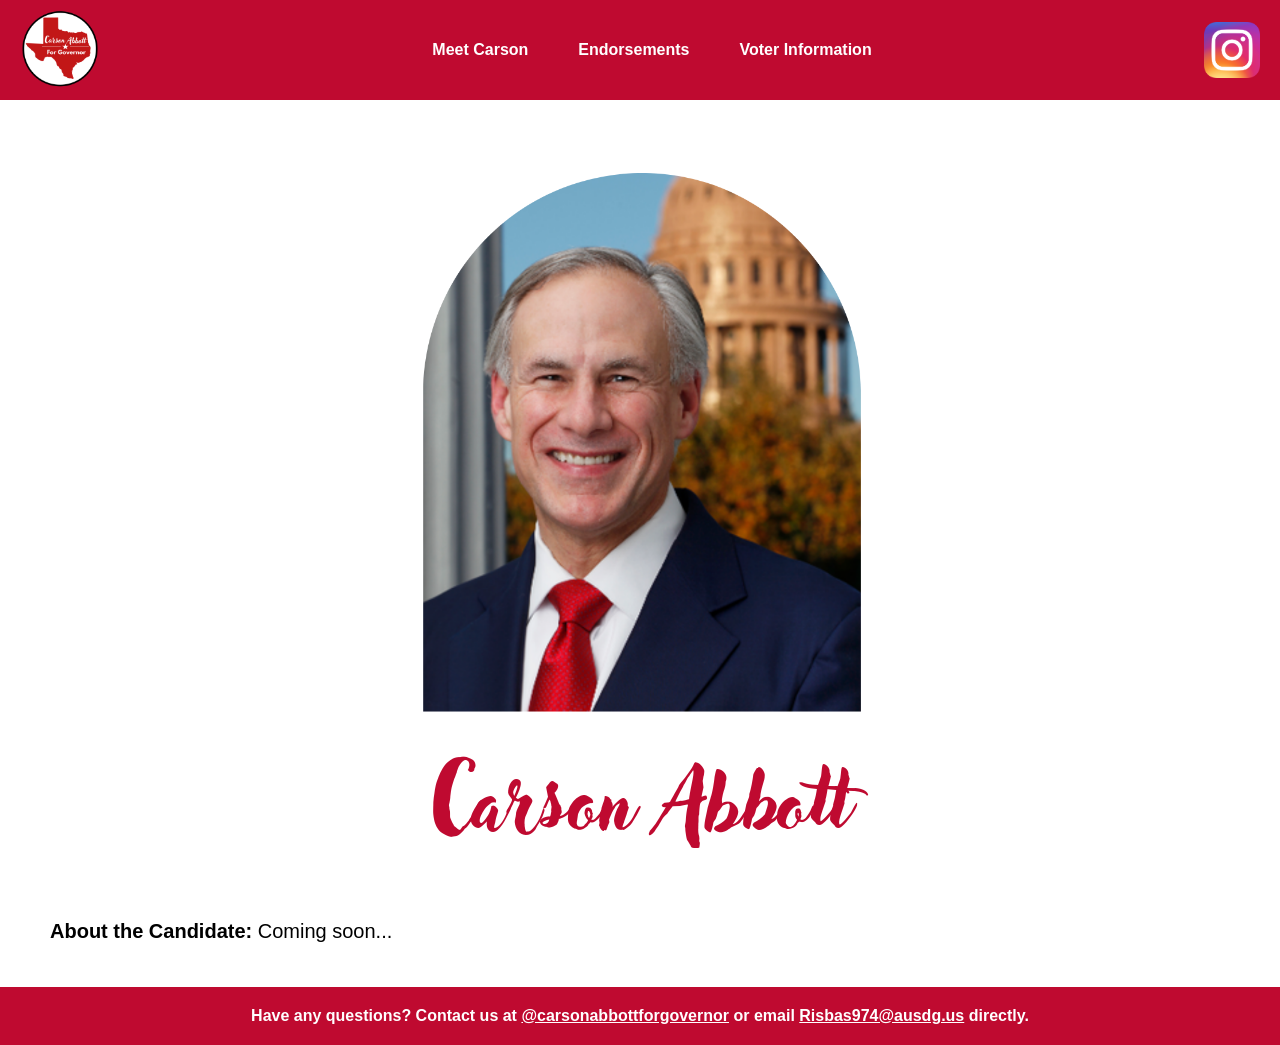
==== index.html @ 43901b60 "Fix link case sensitivity in navigation menu" ====
<!DOCTYPE html>
<html lang="en">
<head>
    <meta charset="UTF-8">
    <meta name="viewport" content="width=device-width, initial-scale=1.0">
    <title>Carson Abbott for Governor</title>
    <link rel="icon" href="favicon.ico">
    <link rel="stylesheet" href="shared.css">
    <script src="nav.js" defer></script>
</head>
<body>
    <!--Nav bar -->
    <nav class="navbar">
        <a href="Index.html" class="nav-logo">
            <img src="favicon.ico" alt="Carson Abbott for Governor logo">
        </a>

        <ul class="nav-links" id="nav-links">
            <li><a href="index.html">Meet Carson</a></li>
            <li><a href="Endorsements.html">Endorsements</a></li>
            <li><a href="VoterInformation.html">Voter Information</a></li>
        </ul>
        <a href="https://www.instagram.com/carsonabbottforgovernor" class="nav-instagram" target="_blank">
            <img src="Instagramicon.png" alt="Instagram">
        </a>
        <button class="hamburger" aria-label="Open menu" aria-expanded="false" aria-controls="nav-links">&#9776;</button>
    </nav>
    <!--nav bar ends here-->
    <main>
        <img class="main-pic" src="Placeholder.png" alt="Image of Carson Abbott">
        <h1 class="name">Carson Abbott</h1>
        <p class="biography"><strong>About the Candidate:</strong> Coming soon...</p>
    </main>

    <!--Footer -->
    <footer class="footer">
        Have any questions? Contact us at <a href="https://www.instagram.com/carsonabbottforgovernor" target="_blank">@carsonabbottforgovernor</a> or email <a href="mailto:risbas974@ausdg.us">Risbas974@ausdg.us</a> directly.
    </footer>
</body>
</html>
---- shared.css ----
@font-face {
    font-family: 'adlery-pro';
    src: url('fonts/adlery-pro.regular.ttf') format('truetype');
    font-weight: normal;
    font-style: normal;
}

/* Universal box-sizing and horizontal overflow guard */
*, *::before, *::after {
    box-sizing: border-box;
}

html, body {
    overflow-x: hidden;
}

body {
    margin: 0;
    font-family: Arial, Helvetica, sans-serif;
    font-weight: bolder;
    min-height: 100vh;
    display: flex;
    flex-direction: column;
}

/* Page content grows to push the footer to the bottom on short pages */
main {
    flex: 1;
}

.navbar {
    display: flex;
    align-items: center;
    justify-content: space-between;
    padding: 10px 20px;
    background-color: #bf0a30;
    color: #ffffff;
    font-size: 16px;
}

.nav-logo img {
    height: 5em;
    width: auto;
    display: block;
}

.nav-instagram img {
    height: 3.5em;
    width: auto;
    display: block;
}

.nav-links {
    display: flex;
    gap: 50px;
    list-style: none;
    margin: 0;
    padding: 0;
}

.nav-links a {
    color: #ffffff;
    text-decoration: none;
}

.nav-links a:hover {
    text-decoration: underline;
}

/* Hamburger button (hidden on desktop) */
.hamburger {
    display: none;
    background: none;
    border: none;
    font-size: 30px;
    color: #ffffff;
    cursor: pointer;
    width: 48px;
    height: 48px;
    padding: 0;
    align-items: center;
    justify-content: center;
}

/* Visible outline for keyboard users */
a:focus-visible,
button:focus-visible {
    outline: 3px solid #ffffff;
    outline-offset: 3px;
}

main a:focus-visible {
    outline-color: #bf0a30;
}

.main-pic {
    display: block;
    width: 100%;
    max-width: 600px;
    height: auto;
    margin: 40px auto 0;
}

.name {
    margin: 15px 0 40px;
    text-align: center;
    color: #bf0a30;
    font-size: 5em;
    font-family: 'adlery-pro', cursive;
    font-weight: normal;
}

.biography {
    margin: 0 0 40px;
    padding: 0 50px;
    text-align: left;
    color: #000000;
    font-family: Arial, Helvetica, sans-serif;
    font-size: 1.25em;
    font-weight: normal;
    line-height: 1.6;
}

.footer {
    padding: 20px;
    background-color: #bf0a30;
    color: #ffffff;
    font-size: 16px;
    text-align: center;
}

.footer a {
    color: #ffffff;
}

footer {
    text-align:center;
    padding:10px;
    font-size:350;
    font-family:Arial, Helvetica, sans-serif;
 }

/* ── Mobile layout ──
   Every page needs, for this to work:
   - <meta name="viewport" content="width=device-width, initial-scale=1.0"> in <head>
   - <script src="nav.js" defer></script> in <head>
   - the same <nav> markup as Index.html, including the .hamburger button
   Add mobile overrides for any new classes inside this block. */
@media (max-width: 768px) {
    .navbar {
        flex-wrap: wrap;
        min-height: 56px;
    }

    .nav-logo img {
        height: 3.5em;
    }

    /* Instagram icon and hamburger sit together on the right */
    .nav-instagram {
        margin-left: auto;
        margin-right: 8px;
    }

    .nav-instagram img {
        height: 2.5em;
    }

    .hamburger {
        display: flex;
    }

    /* Collapsible link list drops below the bar and expands the navbar */
    .nav-links {
        order: 10;
        width: 100%;
        flex-direction: column;
        gap: 0;
        max-height: 0;
        overflow: hidden;
        transition: max-height 0.35s ease;
    }

    .nav-links.open {
        max-height: 500px;
    }

    .nav-links a {
        display: block;
        padding: 12px 20px;
        border-top: 1px solid rgba(255, 255, 255, 0.3);
        text-align: center;
        font-size: 1rem;
    }

    /* Responsive type scale */
    .name {
        font-size: clamp(40px, 14vw, 80px);
    }

    .biography {
        padding: 0 20px;
        font-size: clamp(16px, 4vw, 20px);
    }

    .main-pic {
        margin-top: 24px;
        padding: 0 16px;
    }

    .footer {
        font-size: 14px;
        overflow-wrap: anywhere;
    }
}

/* Skip the menu animation for users who prefer reduced motion */
@media (prefers-reduced-motion: reduce) {
    .nav-links {
        transition: none;
    }
}
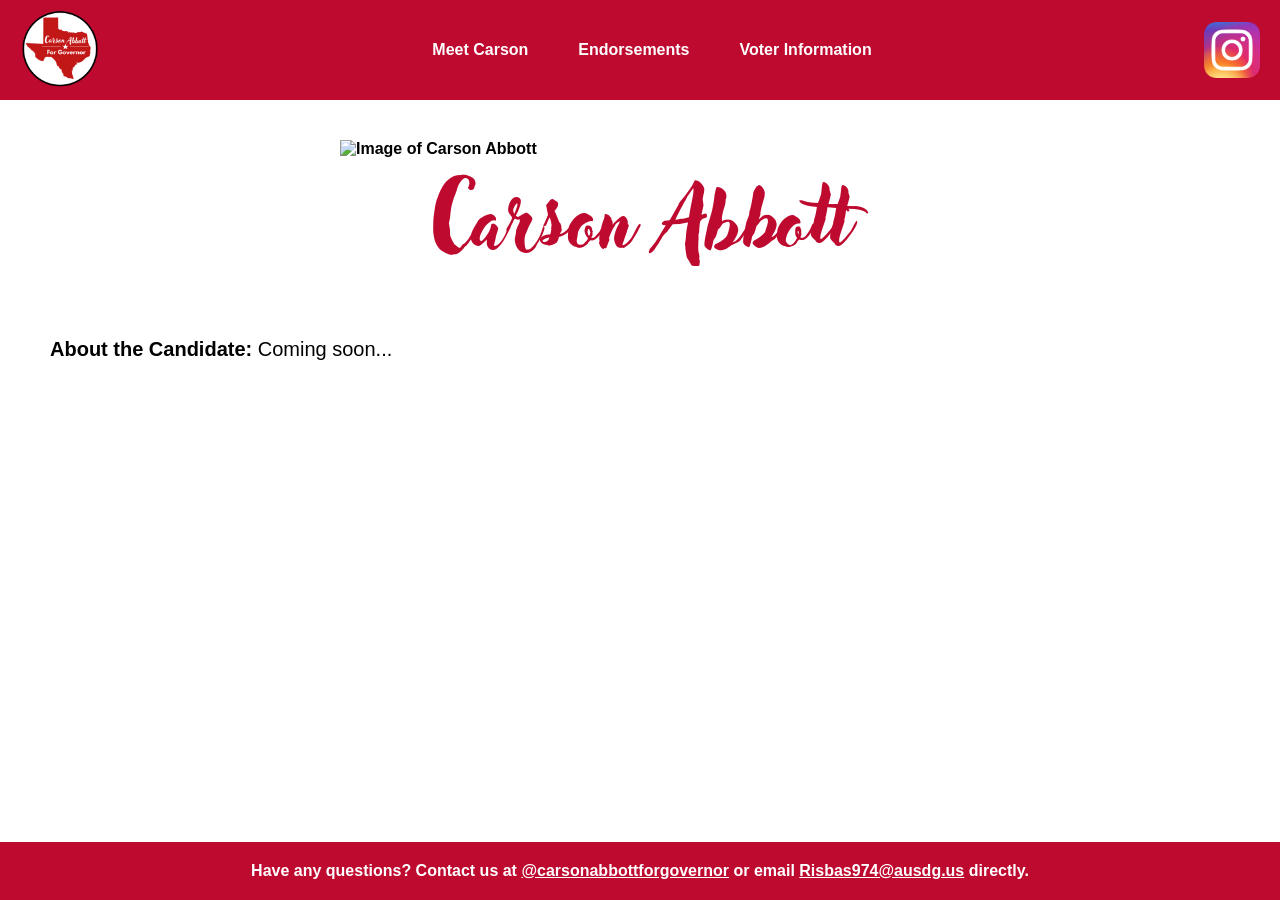
==== commit d02768c0: "Fix image source and update nav link case Updated image source and link reference in the navigation." ====
--- a/index.html
+++ b/index.html
@@ -8,10 +8,19 @@
     <link rel="stylesheet" href="shared.css">
     <script src="nav.js" defer></script>
 </head>
+<!-- Google tag (gtag.js) -->
+<script async src="https://www.googletagmanager.com/gtag/js?id=G-7JBS8N11RR"></script>
+<script>
+  window.dataLayer = window.dataLayer || [];
+  function gtag(){dataLayer.push(arguments);}
+  gtag('js', new Date());
+
+  gtag('config', 'G-7JBS8N11RR');
+</script>
 <body>
     <!--Nav bar -->
     <nav class="navbar">
-        <a href="Index.html" class="nav-logo">
+        <a href="index.html" class="nav-logo">
             <img src="favicon.ico" alt="Carson Abbott for Governor logo">
         </a>
 
@@ -27,7 +36,7 @@
     </nav>
     <!--nav bar ends here-->
     <main>
-        <img class="main-pic" src="Placeholder.png" alt="Image of Carson Abbott">
+        <img class="main-pic" src="BiographyPicture.png" alt="Image of Carson Abbott">
         <h1 class="name">Carson Abbott</h1>
         <p class="biography"><strong>About the Candidate:</strong> Coming soon...</p>
     </main>
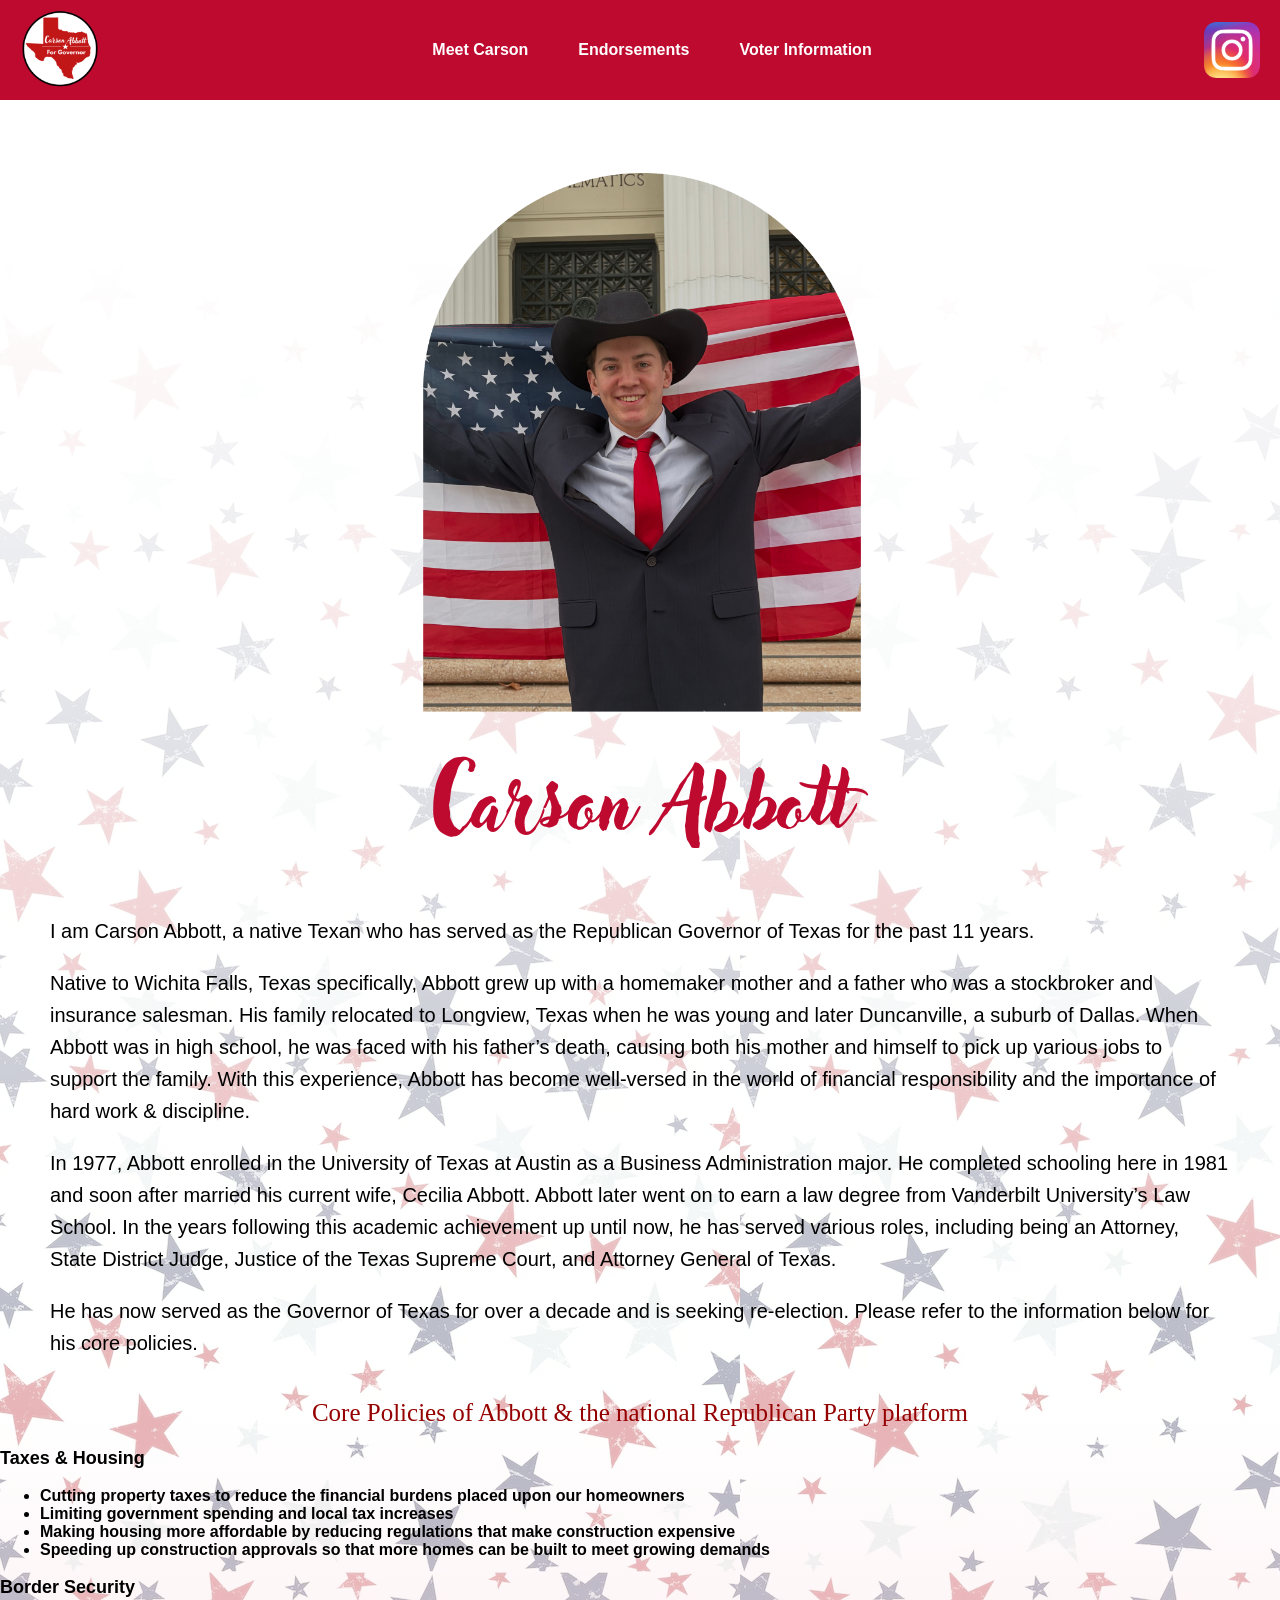
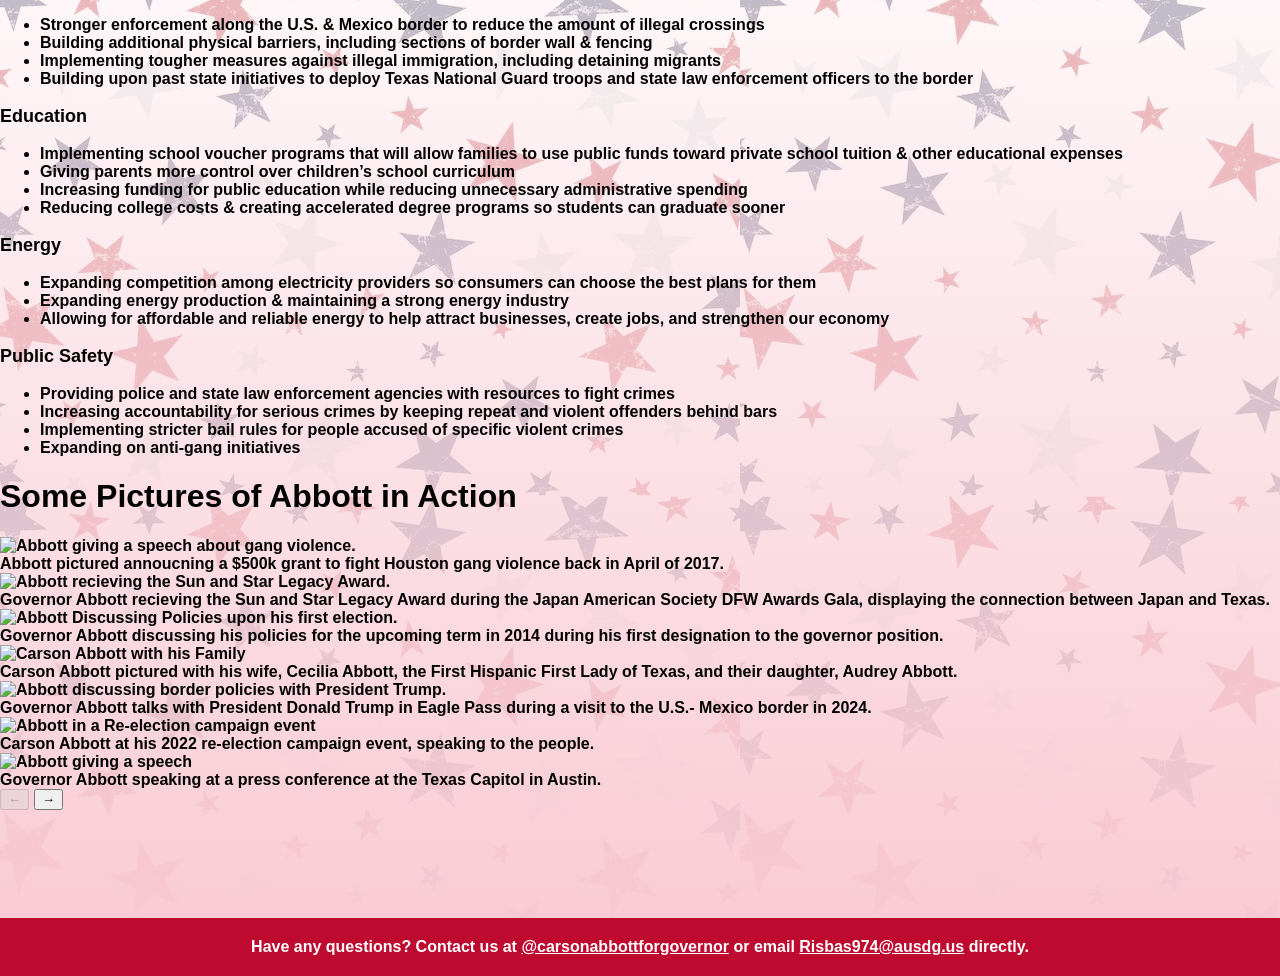
==== commit b7a5f13e: "Enhance index.html with biography and policies Added biography and core policies sections for Carson" ====
--- a/index.html
+++ b/index.html
@@ -38,8 +38,142 @@
     <main>
         <img class="main-pic" src="BiographyPicture.png" alt="Image of Carson Abbott">
         <h1 class="name">Carson Abbott</h1>
-        <p class="biography"><strong>About the Candidate:</strong> Coming soon...</p>
-    </main>
+        <!--Biography-->
+        <div class="biography">
+            <p class="bio-intro">I am Carson Abbott, a native Texan who has served as the Republican Governor of Texas for the past 11 years.</p>
+            <p>Native to Wichita Falls, Texas specifically, Abbott grew up with a homemaker mother and a father who was a stockbroker and insurance salesman. His family relocated to Longview, Texas when he was young and later Duncanville, a suburb of Dallas. When Abbott was in high school, he was faced with his father’s death, causing both his mother and himself to pick up various jobs to support the family. With this experience, Abbott has become well-versed in the world of financial responsibility and the importance of hard work &amp; discipline.</p>
+            <p>In 1977, Abbott enrolled in the University of Texas at Austin as a Business Administration major. He completed schooling here in 1981 and soon after married his current wife, Cecilia Abbott. Abbott later went on to earn a law degree from Vanderbilt University’s Law School. In the years following this academic achievement up until now, he has served various roles, including being an Attorney, State District Judge, Justice of the Texas Supreme Court, and Attorney General of Texas.</p>
+            <p>He has now served as the Governor of Texas for over a decade and is seeking re-election. Please refer to the information below for his core policies.</p>
+        </div>
+
+        <!--Core policies-->
+        <section class="policies-section">
+            <h2 class="policies-title">Core Policies of Abbott & the national Republican Party platform</h2>
+            <div class="policy-grid">
+                <div class="policy-card">
+                    <h3>Taxes &amp; Housing</h3>
+                    <ul>
+                        <li>Cutting property taxes to reduce the financial burdens placed upon our homeowners</li>
+                        <li>Limiting government spending and local tax increases</li>
+                        <li>Making housing more affordable by reducing regulations that make construction expensive</li>
+                        <li>Speeding up construction approvals so that more homes can be built to meet growing demands</li>
+                    </ul>
+                </div>
+                <div class="policy-card">
+                    <h3>Border Security</h3>
+                    <ul>
+                        <li>Stronger enforcement along the U.S. &amp; Mexico border to reduce the amount of illegal crossings</li>
+                        <li>Building additional physical barriers, including sections of border wall &amp; fencing</li>
+                        <li>Implementing tougher measures against illegal immigration, including detaining migrants</li>
+                        <li>Building upon past state initiatives to deploy Texas National Guard troops and state law enforcement officers to the border</li>
+                    </ul>
+                </div>
+                <div class="policy-card">
+                    <h3>Education</h3>
+                    <ul>
+                        <li>Implementing school voucher programs that will allow families to use public funds toward private school tuition &amp; other educational expenses</li>
+                        <li>Giving parents more control over children’s school curriculum</li>
+                        <li>Increasing funding for public education while reducing unnecessary administrative spending</li>
+                        <li>Reducing college costs &amp; creating accelerated degree programs so students can graduate sooner</li>
+                    </ul>
+                </div>
+                <div class="policy-card">
+                    <h3>Energy</h3>
+                    <ul>
+                        <li>Expanding competition among electricity providers so consumers can choose the best plans for them</li>
+                        <li>Expanding energy production &amp; maintaining a strong energy industry</li>
+                        <li>Allowing for affordable and reliable energy to help attract businesses, create jobs, and strengthen our economy</li>
+                    </ul>
+                </div>
+                <div class="policy-card">
+                    <h3>Public Safety</h3>
+                    <ul>
+                        <li>Providing police and state law enforcement agencies with resources to fight crimes</li>
+                        <li>Increasing accountability for serious crimes by keeping repeat and violent offenders behind bars</li>
+                        <li>Implementing stricter bail rules for people accused of specific violent crimes</li>
+                        <li>Expanding on anti-gang initiatives</li>
+                    </ul>
+                </div>
+            </div>
+        </section>
+
+        <!--Pictures of Carson Abbott-->
+    <div class="activities-section">
+    <h1 class="activities">Some Pictures of Abbott in Action</h1>
+    <div class="carousel">
+        <div class="carousel-wrapper">
+            <div class="carousel-track">
+                <div class="carousel-slide">
+                    <img src="AbbottFightingGangViolence.png" alt="Abbott giving a speech about gang violence.">
+                    <div class="slide-caption">Abbott pictured annoucning a $500k grant to fight Houston gang violence back in April of 2017.</div>
+                </div>
+                <div class="carousel-slide">
+                    <img src="AbbottGettingAward.png" alt="Abbott recieving the Sun and Star Legacy Award.">
+                    <div class="slide-caption">Governor Abbott recieving the Sun and Star Legacy Award during the Japan American Society DFW Awards Gala, displaying the connection between Japan and Texas.</div>
+                </div>
+                <div class="carousel-slide">
+                    <img src="AbbottDiscussingPolicies.png" alt="Abbott Discussing Policies upon his first election.">
+                    <div class="slide-caption"> Governor Abbott discussing his policies for the upcoming term in 2014 during his first designation to the governor position.</div>
+                </div>
+                <div class="carousel-slide">
+                    <img src="AbbottFamily.png" alt="Carson Abbott with his Family">
+                    <div class="slide-caption">Carson Abbott pictured with his wife, Cecilia Abbott, the First Hispanic First Lady of Texas, and their daughter, Audrey Abbott. </div>
+                </div>
+                <div class="carousel-slide">
+                    <img src="AbbottAtBorder.png" alt="Abbott discussing border policies with President Trump.">
+                    <div class="slide-caption">Governor Abbott talks with President Donald Trump in Eagle Pass during a visit to the U.S.- Mexico border in 2024. </div>
+                </div>
+                <div class="carousel-slide">
+                    <img src="AbbottInACampaign.png" alt="Abbott in a Re-election campaign event">
+                    <div class="slide-caption">Carson Abbott at his 2022 re-election campaign event, speaking to the people.</div>
+                </div>
+                <div class="carousel-slide">
+                    <img src="AbbottSpeech.png" alt="Abbott giving a speech">
+                    <div class="slide-caption">Governor Abbott speaking at a press conference at the Texas Capitol in Austin.</div>
+                </div>
+            </div>
+        </div>
+        <div class="carousel-controls">
+            <button class="carousel-btn prev-btn" disabled>&#8592;</button>
+            <button class="carousel-btn next-btn">&#8594;</button>
+        </div>
+    </div>
+    <script>
+        (function() {
+            var carousel = document.querySelector('.activities-section .carousel');
+            var track = carousel.querySelector('.carousel-track');
+            var slides = track.querySelectorAll('.carousel-slide');
+            var prevBtn = carousel.querySelector('.prev-btn');
+            var nextBtn = carousel.querySelector('.next-btn');
+            var current = 0;
+            var total = slides.length;
+
+            function getSlideWidth() {
+                return slides[0].offsetWidth + 16;
+            }
+
+            function goTo(n) {
+                current = Math.max(0, Math.min(n, total - 1));
+                track.style.transform = 'translateX(-' + (current * getSlideWidth()) + 'px)';
+                prevBtn.disabled = current === 0;
+                nextBtn.disabled = current === total - 1;
+            }
+
+            prevBtn.addEventListener('click', function() { goTo(current - 1); });
+            nextBtn.addEventListener('click', function() { goTo(current + 1); });
+            window.addEventListener('resize', function() {
+                track.style.transform = 'translateX(-' + (current * getSlideWidth()) + 'px)';
+            });
+        })();
+    </script>
+</div>
+<br class="linebreak">
+<br class="linebreak">
+<br class="linebreak">
+<br class="linebreak">
+<br class="linebreak">
+<br class="linebreak">
+</main>
 
     <!--Footer -->
     <footer class="footer">
--- a/shared.css
+++ b/shared.css
@@ -21,6 +21,14 @@
     min-height: 100vh;
     display: flex;
     flex-direction: column;
+    background:
+        linear-gradient(
+        to bottom,
+        white 0%,
+        white 10%,
+        rgba(255, 255, 255, 0.7), #f9c9d3),
+    url("starsbackground.png");
+  background-repeat:250px 200px;
 }
 
 /* Page content grows to push the footer to the bottom on short pages */
@@ -140,12 +148,180 @@
     font-family:Arial, Helvetica, sans-serif;
  }
 
-/* ── Mobile layout ──
-   Every page needs, for this to work:
-   - <meta name="viewport" content="width=device-width, initial-scale=1.0"> in <head>
-   - <script src="nav.js" defer></script> in <head>
-   - the same <nav> markup as Index.html, including the .hamburger button
-   Add mobile overrides for any new classes inside this block. */
+ .title {
+    margin: 50px 0 40px;
+    text-align: center;
+    color: #bf0a30;
+    font-size: 5em;
+    font-family: 'adlery-pro', cursive;
+    font-weight: normal;
+ }
+
+ h2 {
+    font-family:Georgia;
+    text-align:center;
+    color:rgb(149, 0, 0);
+    font-size: 25px;  
+    font-weight:100;
+    margin-left:50px;
+    margin-right:50px;
+}
+
+/*Mr Rohn Section */
+.container {
+  display: flex;
+  align-items: center;
+  gap: 40px;
+  padding: 0;               
+  flex-wrap: wrap;   
+}
+
+.image {
+  width: 33%;
+  max-width: 450px;
+  padding-left: 60px;
+}
+.image img {
+  width: 100%;
+  max-width: 100%;         
+  height: auto;             
+  display: block;   
+  border-radius: 20px;   
+  box-shadow: 0 4px 13px rgb(0,0,0); 
+}
+
+.text {
+  flex: 1;                  
+  min-width: 200px;
+  margin-top:10px;
+}
+
+.endorsementNames {
+  font-weight: 800; 
+  font-size:50px;
+  text-align: left;
+  margin: 0;
+  font-family:impact;
+}
+p {
+  font-size: 20px;
+}
+h3 {
+    font-size: large;
+}
+
+/* Endorser titles grow with the screen: 18px on phones, up to 26px on wide desktops */
+.text h3,
+.text2 h3 {
+    font-size: clamp(18px, 1.75vw, 26px);
+}
+@media (max-width: 500px) {
+  .container {
+    flex-direction: column;
+    align-items: flex-start;
+  }
+
+  .image img {
+    width: 100%; 
+  }
+}
+.text {
+  padding-right: 60px;
+  font-size: clamp(1rem, 2vw, 1.5rem); 
+  line-height: 1.4; 
+  font-size: clamp(14px, 1.5vw, 18px);
+  font-family:Georgia;
+  word-break: break-word;
+  white-space: normal; 
+}
+
+@media (max-width: 768px) {
+  .text {
+    max-width: 100%; 
+  }
+}
+
+.break::after {
+  content: "";
+  display: block;
+  margin-top: 0.3em;  
+}
+
+/*Wagner Section*/
+.container2 {
+  display: flex;
+  align-items: center;
+  gap: 40px;
+  padding: 0;               
+  flex-wrap: wrap;
+}
+
+.image2 {
+  width: 33%;
+  max-width: 450px;
+  padding-right: 45px;
+}
+.image2 img {
+  width: 100%;
+  max-width: 100%;         
+  height: auto;             
+  display: block;   
+  border-radius: 20px;   
+  box-shadow: 0 4px 13px rgb(0,0,0); 
+}
+
+.text2 {
+  flex: 1;                  
+  min-width: 200px;
+  margin-top:10px;
+}
+.endorsementNames2 {
+  font-weight: 800; 
+  font-size:50px;
+  text-align: right;
+  margin: 0;
+  font-family:impact;
+}
+p {
+  font-size: 20px;
+}
+
+@media (max-width: 500px) {
+  .container2 {
+    flex-direction: column;
+    align-items: flex-start;
+  }
+
+  .image2 img {
+    width: 100%; 
+  }
+}
+.text2 {
+  padding-left: 60px;
+  font-size: clamp(0.9rem, 1.2vw, 1.2rem); 
+  line-height: 1.4; 
+  font-size: clamp(14px, 1.5vw, 18px);
+  font-family:Georgia;
+  word-break: break-word;
+  white-space: normal; 
+  text-align:right;
+  margin-left: auto;
+}
+
+@media (max-width: 768px) {
+  .text2 {
+    max-width: 100%; 
+  }
+}
+
+.break::after {
+  content: "";
+  display: block;
+  margin-top: 0.3em;  
+}
+
+
+/* ── Mobile layout ──*/
 @media (max-width: 768px) {
     .navbar {
         flex-wrap: wrap;
@@ -212,6 +388,21 @@
         font-size: 14px;
         overflow-wrap: anywhere;
     }
+
+    /* Endorsement photos go full width once the text stacks below them */
+    .image,
+    .image2 {
+        width: 100%;
+        max-width: none;
+        padding: 0 20px;
+    }
+
+    /* Endorser name and title always sit above the photo on mobile */
+    .text,
+    .text2 {
+        order: -1;
+        padding: 0 20px;
+    }
 }
 
 /* Skip the menu animation for users who prefer reduced motion */
@@ -219,4 +410,4 @@
     .nav-links {
         transition: none;
     }
-}+}
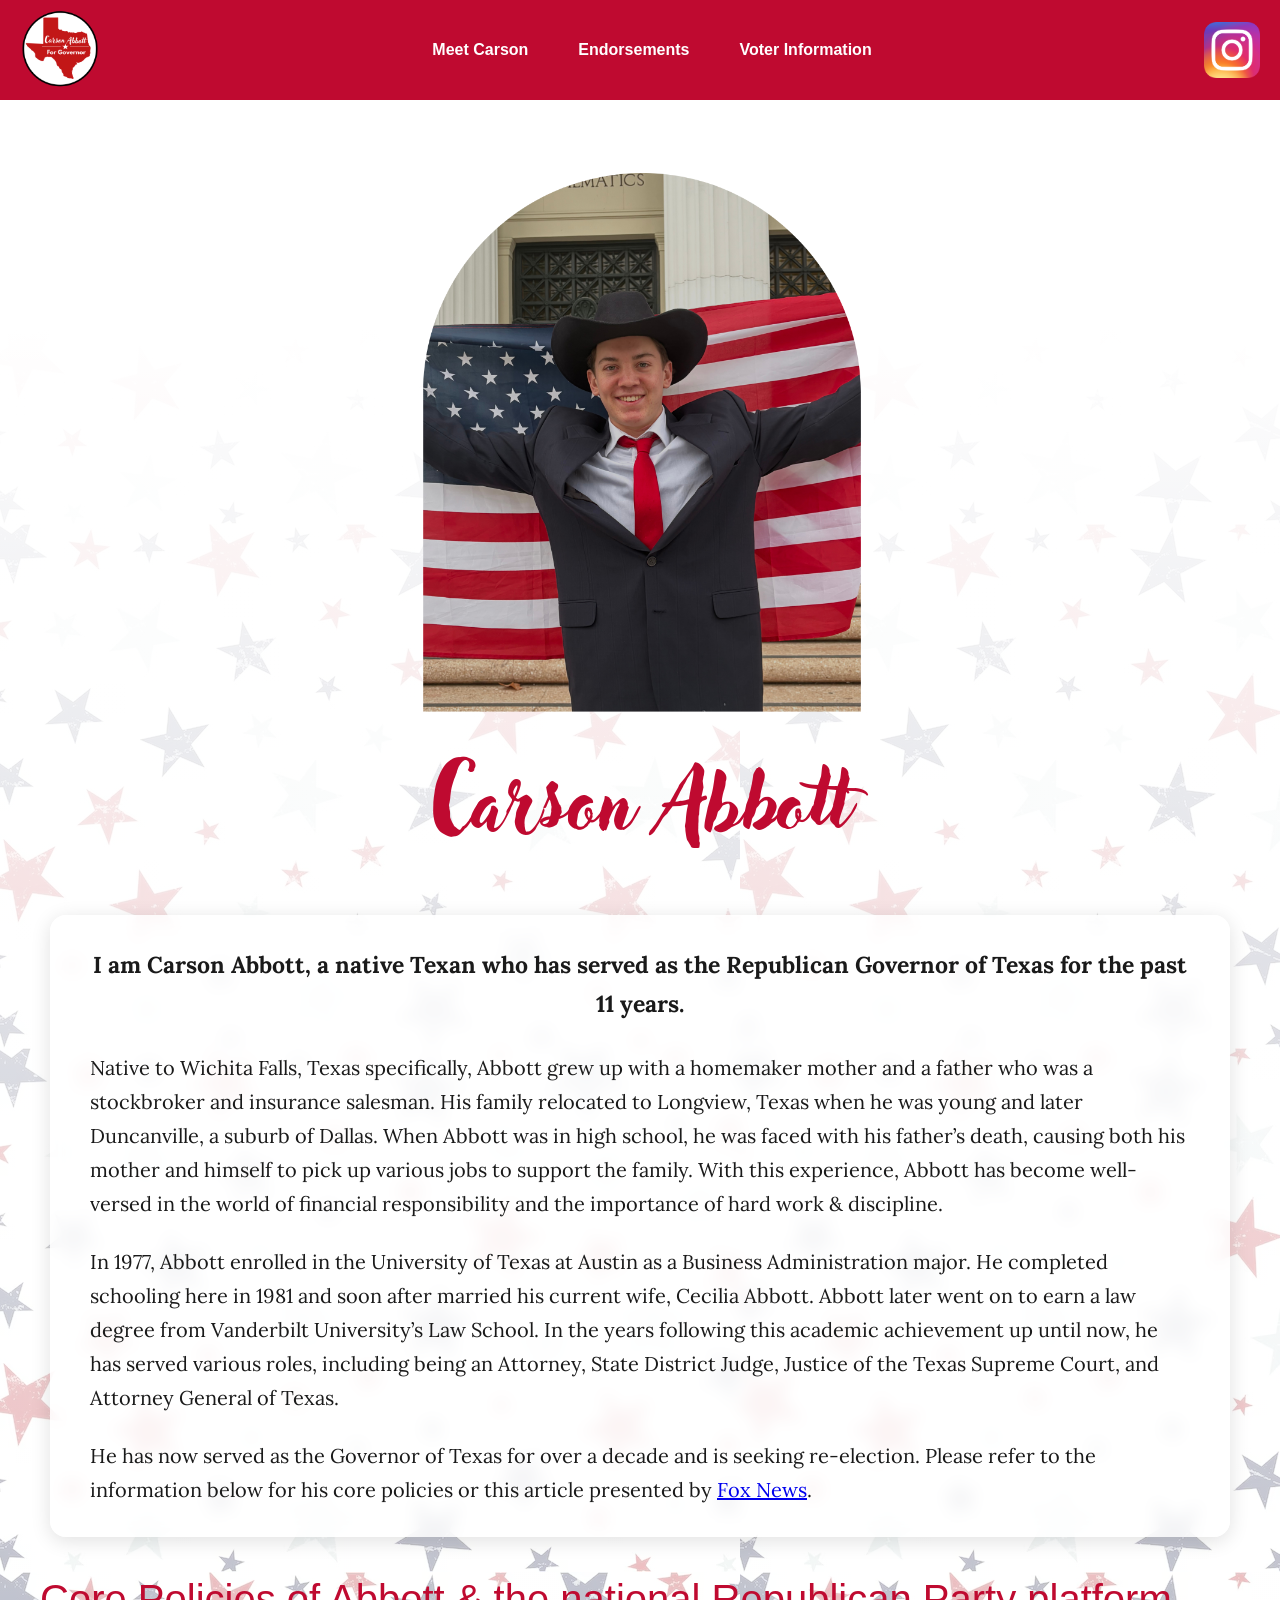
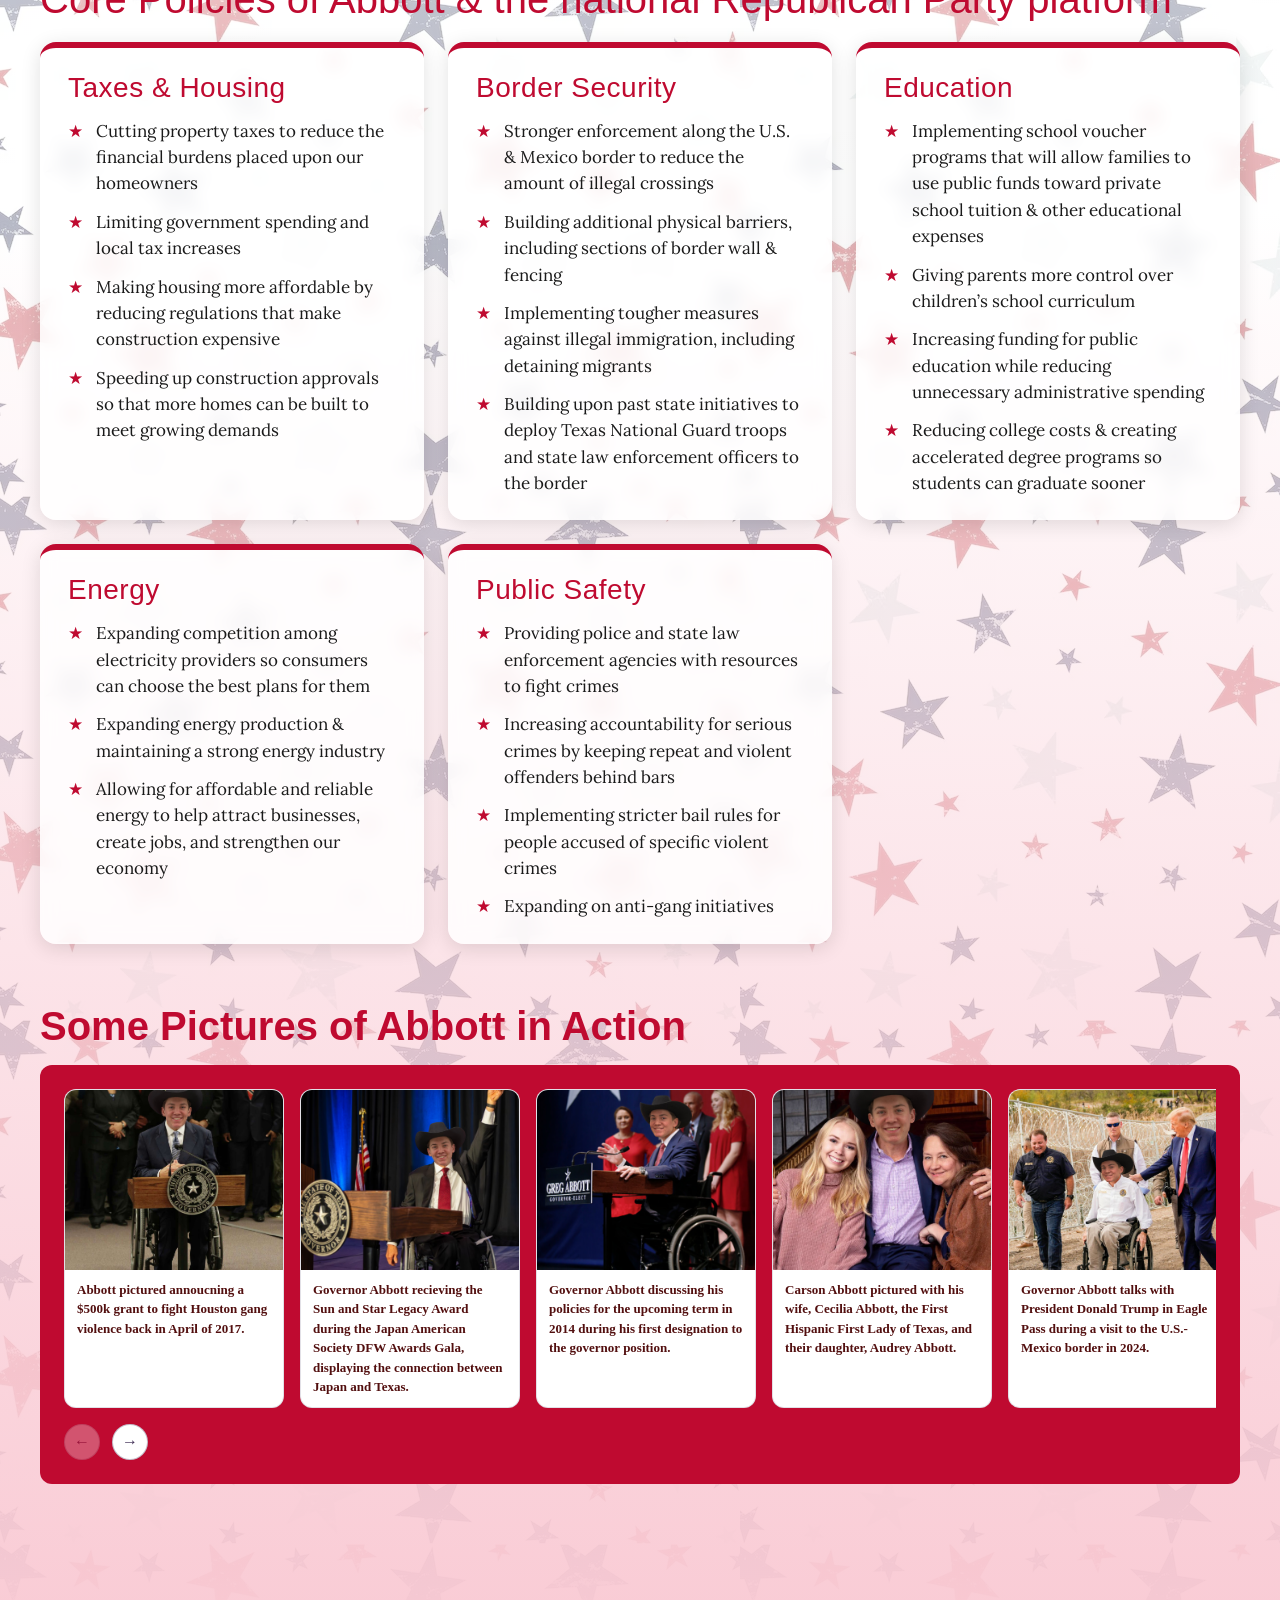
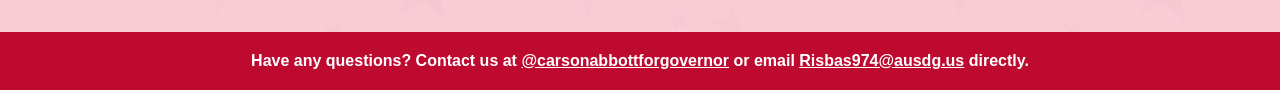
==== commit ac78c2bb: "Update biography section with article reference Added a link to a Fox News article regarding core po" ====
--- a/index.html
+++ b/index.html
@@ -43,7 +43,7 @@
             <p class="bio-intro">I am Carson Abbott, a native Texan who has served as the Republican Governor of Texas for the past 11 years.</p>
             <p>Native to Wichita Falls, Texas specifically, Abbott grew up with a homemaker mother and a father who was a stockbroker and insurance salesman. His family relocated to Longview, Texas when he was young and later Duncanville, a suburb of Dallas. When Abbott was in high school, he was faced with his father’s death, causing both his mother and himself to pick up various jobs to support the family. With this experience, Abbott has become well-versed in the world of financial responsibility and the importance of hard work &amp; discipline.</p>
             <p>In 1977, Abbott enrolled in the University of Texas at Austin as a Business Administration major. He completed schooling here in 1981 and soon after married his current wife, Cecilia Abbott. Abbott later went on to earn a law degree from Vanderbilt University’s Law School. In the years following this academic achievement up until now, he has served various roles, including being an Attorney, State District Judge, Justice of the Texas Supreme Court, and Attorney General of Texas.</p>
-            <p>He has now served as the Governor of Texas for over a decade and is seeking re-election. Please refer to the information below for his core policies.</p>
+            <p>He has now served as the Governor of Texas for over a decade and is seeking re-election. Please refer to the information below for his core policies or this article presented by <a href="https://www.canva.com/design/DAHYxMOsAAo/20WUW53Wy_b_ZSEaHVXmZw/edit">Fox News</a>.</p>
         </div>
 
         <!--Core policies-->
--- a/shared.css
+++ b/shared.css
@@ -1,3 +1,5 @@
+@import url('https://fonts.googleapis.com/css2?family=Lora:ital,wght@0,400;0,600;0,700;1,400&display=swap');
+
 @font-face {
     font-family: 'adlery-pro';
     src: url('fonts/adlery-pro.regular.ttf') format('truetype');
@@ -5,7 +7,6 @@
     font-style: normal;
 }
 
-/* Universal box-sizing and horizontal overflow guard */
 *, *::before, *::after {
     box-sizing: border-box;
 }
@@ -31,7 +32,6 @@
   background-repeat:250px 200px;
 }
 
-/* Page content grows to push the footer to the bottom on short pages */
 main {
     flex: 1;
 }
@@ -75,7 +75,6 @@
     text-decoration: underline;
 }
 
-/* Hamburger button (hidden on desktop) */
 .hamburger {
     display: none;
     background: none;
@@ -90,7 +89,6 @@
     justify-content: center;
 }
 
-/* Visible outline for keyboard users */
 a:focus-visible,
 button:focus-visible {
     outline: 3px solid #ffffff;
@@ -118,15 +116,37 @@
     font-weight: normal;
 }
 
+/* Frosted white panel keeps the text readable over the background */
 .biography {
-    margin: 0 0 40px;
-    padding: 0 50px;
+    margin: 0 50px 40px;
+    padding: 30px 40px;
     text-align: left;
-    color: #000000;
-    font-family: Arial, Helvetica, sans-serif;
+    color: #1a1a1a;
+    font-family: 'Lora', Georgia, serif;
     font-size: 1.25em;
     font-weight: normal;
-    line-height: 1.6;
+    line-height: 1.7;
+    background-color: rgba(255, 255, 255, 0.8);
+    -webkit-backdrop-filter: blur(8px);
+    backdrop-filter: blur(8px);
+    border-radius: 16px;
+    box-shadow: 0 4px 20px rgba(0, 0, 0, 0.12);
+}
+
+/* Paragraphs follow the .biography size*/
+.biography p {
+    font-size: inherit;
+    margin: 0 0 1.2em;
+}
+
+.biography p:last-child {
+    margin-bottom: 0;
+}
+
+.biography .bio-intro {
+    text-align: center;
+    font-weight: bold;
+    font-size: 1.15em;
 }
 
 .footer {
@@ -210,7 +230,6 @@
     font-size: large;
 }
 
-/* Endorser titles grow with the screen: 18px on phones, up to 26px on wide desktops */
 .text h3,
 .text2 h3 {
     font-size: clamp(18px, 1.75vw, 26px);
@@ -332,7 +351,6 @@
         height: 3.5em;
     }
 
-    /* Instagram icon and hamburger sit together on the right */
     .nav-instagram {
         margin-left: auto;
         margin-right: 8px;
@@ -346,7 +364,6 @@
         display: flex;
     }
 
-    /* Collapsible link list drops below the bar and expands the navbar */
     .nav-links {
         order: 10;
         width: 100%;
@@ -369,13 +386,13 @@
         font-size: 1rem;
     }
 
-    /* Responsive type scale */
     .name {
         font-size: clamp(40px, 14vw, 80px);
     }
 
     .biography {
-        padding: 0 20px;
+        margin: 0 16px 30px;
+        padding: 20px;
         font-size: clamp(16px, 4vw, 20px);
     }
 
@@ -389,15 +406,13 @@
         overflow-wrap: anywhere;
     }
 
-    /* Endorsement photos go full width once the text stacks below them */
     .image,
     .image2 {
         width: 100%;
         max-width: none;
         padding: 0 20px;
     }
-
-    /* Endorser name and title always sit above the photo on mobile */
+    
     .text,
     .text2 {
         order: -1;
@@ -405,9 +420,189 @@
     }
 }
 
-/* Skip the menu animation for users who prefer reduced motion */
+
 @media (prefers-reduced-motion: reduce) {
     .nav-links {
         transition: none;
     }
 }
+
+/*Core policies section*/
+.policies-section {
+  padding: 0 40px 20px;
+}
+
+.policies-title {
+  font-family: Impact, Haettenschweiler, 'Arial Narrow Bold', sans-serif;
+  color: #bf0a30;
+  font-size: 40px;
+  font-weight: normal;
+  text-align: left;
+  margin: 0 0 20px 0;
+}
+
+.policy-grid {
+  display: grid;
+  grid-template-columns: repeat(auto-fit, minmax(300px, 1fr));
+  gap: 24px;
+}
+
+/* Frosted cards to match the biography panel */
+.policy-card {
+  padding: 24px 28px;
+  background-color: rgba(255, 255, 255, 0.85);
+  -webkit-backdrop-filter: blur(8px);
+  backdrop-filter: blur(8px);
+  border-top: 6px solid #bf0a30;
+  border-radius: 16px;
+  box-shadow: 0 4px 20px rgba(0, 0, 0, 0.12);
+}
+
+.policy-card h3 {
+  font-family: Impact, Haettenschweiler, 'Arial Narrow Bold', sans-serif;
+  font-weight: normal;
+  font-size: 28px;
+  color: #bf0a30;
+  margin: 0 0 14px 0;
+  letter-spacing: 0.5px;
+}
+
+.policy-card ul {
+  list-style: none;
+  margin: 0;
+  padding: 0;
+}
+
+.policy-card li {
+  position: relative;
+  padding-left: 28px;
+  margin-bottom: 12px;
+  font-family: 'Lora', Georgia, serif;
+  font-weight: normal;
+  font-size: 17px;
+  line-height: 1.55;
+  color: #1a1a1a;
+}
+
+.policy-card li:last-child {
+  margin-bottom: 0;
+}
+
+/* Red star bullets */
+.policy-card li::before {
+  content: "\2605";
+  position: absolute;
+  left: 0;
+  top: 0;
+  color: #bf0a30;
+}
+
+@media (max-width: 600px) {
+  .policies-section { padding: 0 16px 16px; }
+  .policies-title { font-size: 32px; }
+  .policy-grid { grid-template-columns: 1fr; }
+  .policy-card { padding: 20px; }
+}
+
+.voter-section {
+  padding: 0 40px 40px;
+}
+
+.voter-grid {
+  display: flex;
+  flex-direction: column;
+  gap: 24px;
+}
+
+@media (max-width: 600px) {
+  .voter-section { padding: 0 16px 24px; }
+}
+
+/*About me section 2*/
+.activities-section {
+  padding: 40px;
+  box-sizing: border-box;
+}
+
+.activities {
+  font-family: Impact, Haettenschweiler, 'Arial Narrow Bold', sans-serif;
+  color: #bf0a30;
+  font-size: 40px;
+  margin: 0 0 12px 0;
+  text-align: left;
+}
+
+.carousel {
+  background-color: #bf0a30;
+  border-radius: 12px;
+  padding: 24px;
+  box-sizing: border-box;
+  width: 100%;
+  margin: 16px 0 0 0;
+}
+
+.carousel-wrapper {
+  overflow: hidden;
+}
+
+.carousel-track {
+  display: flex;
+  gap: 16px;
+  transition: transform 0.35s ease;
+}
+
+.carousel-slide {
+  flex: 0 0 220px;
+  box-sizing: border-box;
+  border-radius: 12px;
+  overflow: hidden;
+  border: 0.5px solid rgba(64, 47, 86, 0.15);
+  background: white;
+}
+
+.carousel-slide img {
+  width: 100%;
+  height: 180px;
+  object-fit: cover;
+  display: block;
+}
+
+.slide-caption {
+  padding: 10px 12px;
+  font-size: 13px;
+  color: rgb(82, 15, 15);
+  font-family: 'Josefin Sans';
+  line-height: 1.5;
+}
+
+.carousel-controls {
+  display: flex;
+  align-items: center;
+  gap: 12px;
+  margin-top: 16px;
+}
+
+.carousel-btn {
+  flex-shrink: 0;
+  width: 36px;
+  height: 36px;
+  border-radius: 50%;
+  border: 1px solid rgba(64, 47, 86, 0.3);
+  background: white;
+  cursor: pointer;
+  font-size: 16px;
+  color: rgb(64, 47, 86);
+  display: flex;
+  align-items: center;
+  justify-content: center;
+  padding: 0;
+  position: static;
+  transform: none;
+}
+.carousel-btn:hover { background: rgba(64, 47, 86, 0.1); }
+.carousel-btn:disabled { opacity: 0.3; cursor: default; }
+
+@media (max-width: 600px) {
+  .carousel-slide { flex: 0 0 100%; }
+  .activities-section { padding: 24px 16px; }
+}
